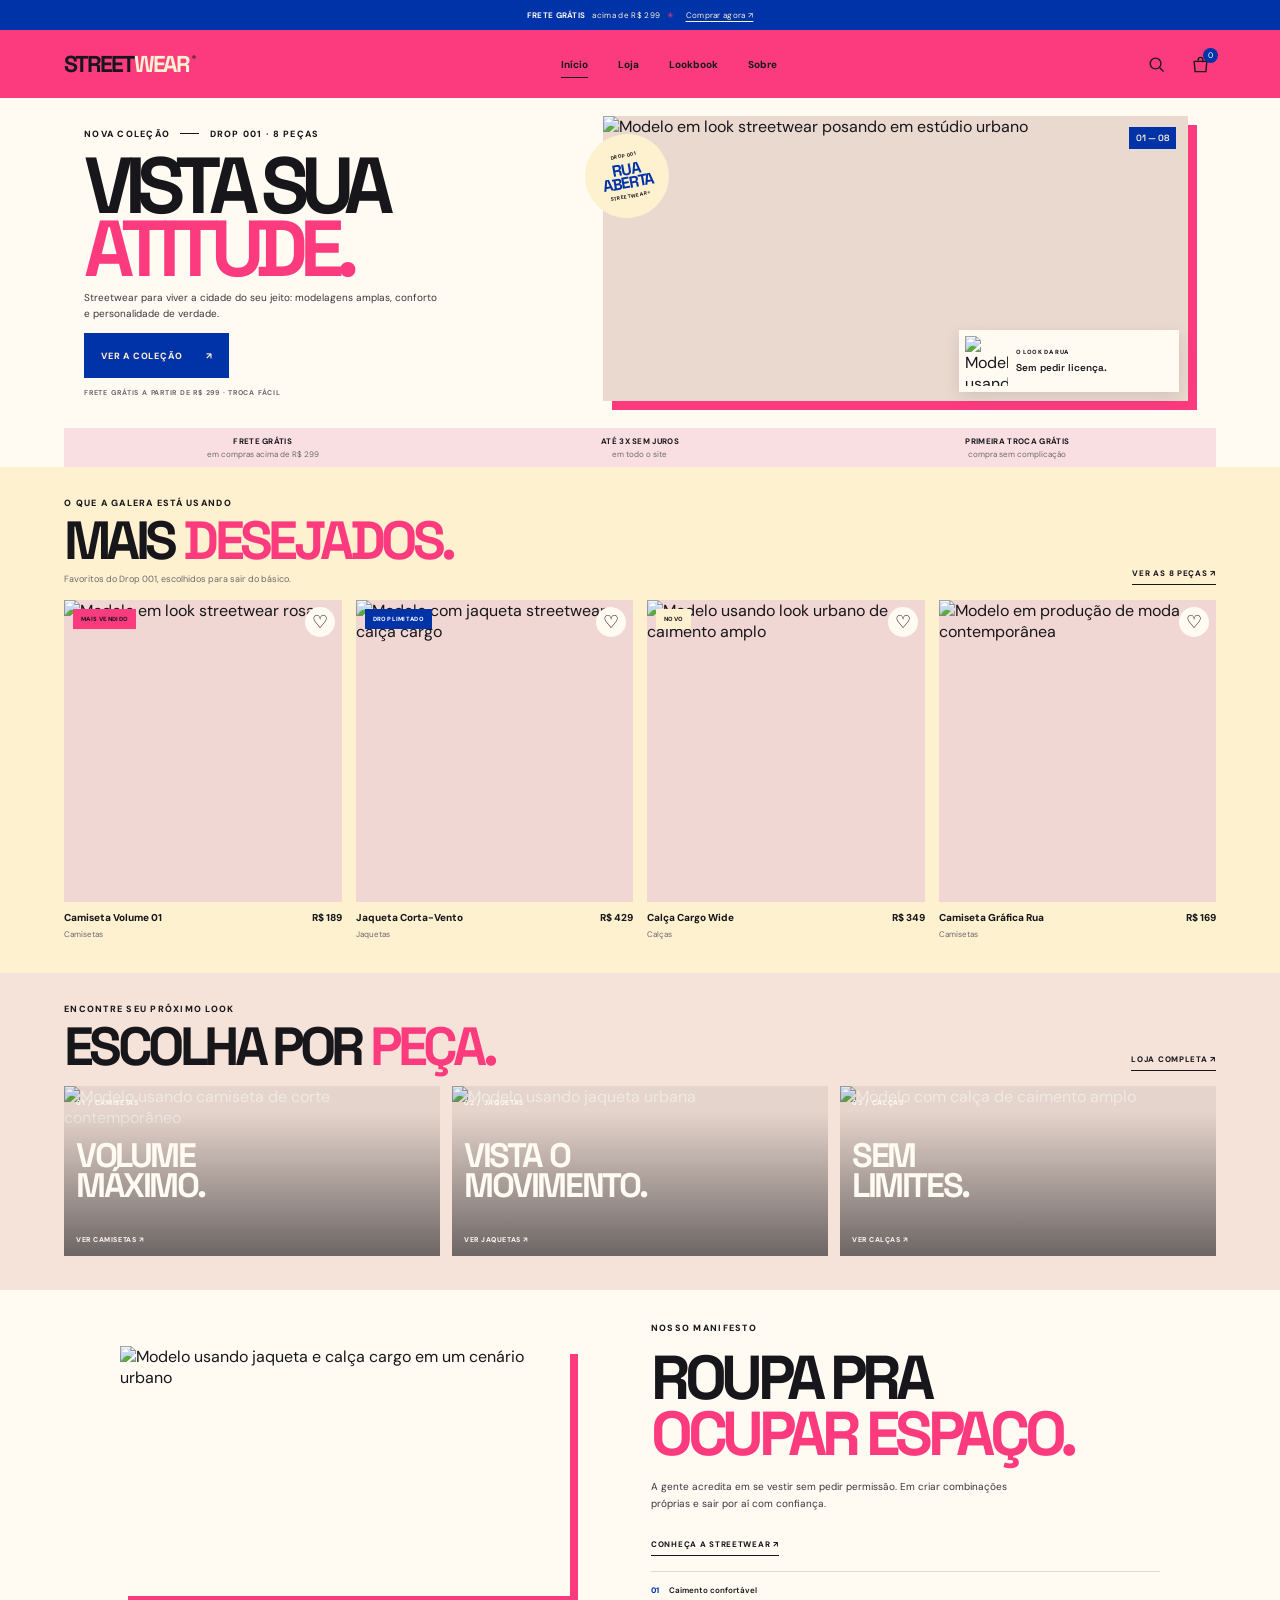
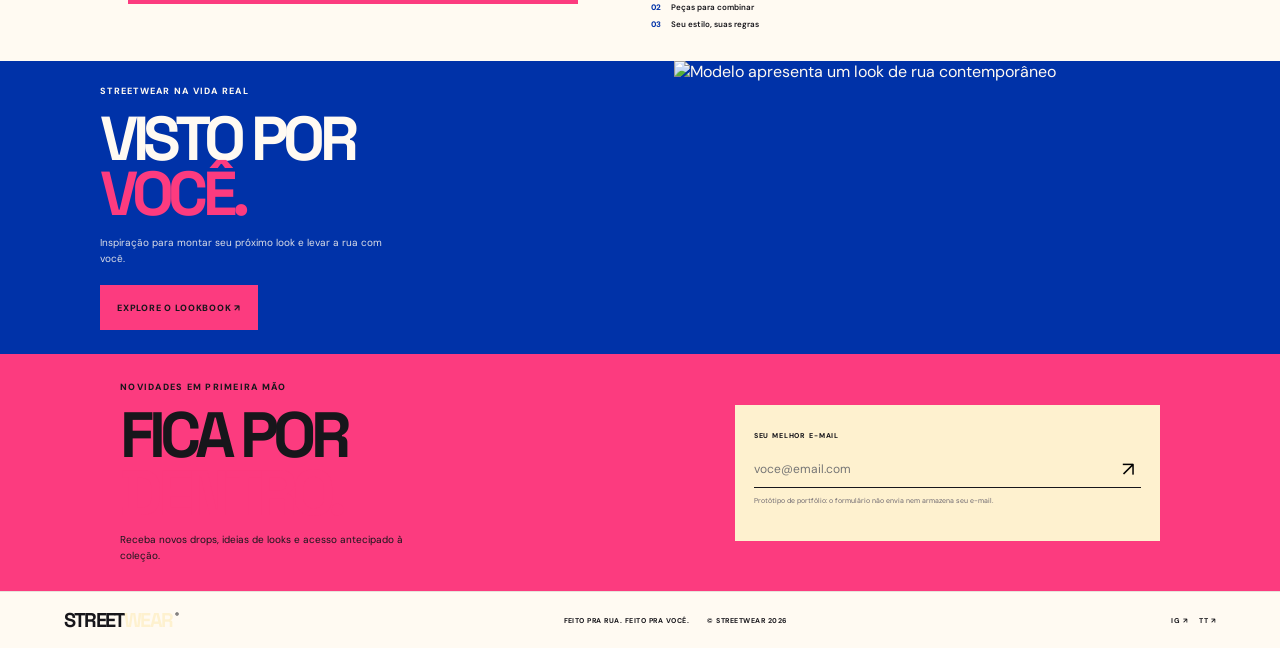
==== index.html @ 204656d8 "Add files via upload" ====
<!doctype html>
<html lang="pt-BR">
<head>
  <meta charset="utf-8"><meta name="viewport" content="width=device-width,initial-scale=1">
  <meta name="theme-color" content="#FC3B7F"><meta name="description" content="STREETWEAR — vista a sua atitude. Moda urbana feita para ocupar espaço.">
  <title>STREETWEAR — Vista sua atitude</title>
  <link rel="preconnect" href="https://fonts.googleapis.com"><link rel="preconnect" href="https://fonts.gstatic.com" crossorigin>
  <link href="https://fonts.googleapis.com/css2?family=DM+Sans:wght@400;500;600;700;800&family=Space+Grotesk:wght@400;500;600;700&display=swap" rel="stylesheet">
  <link rel="stylesheet" href="site.css"><script defer src="fallback.js"></script><script type="module" src="js/main.js"></script>
</head>
<body data-page="home">
  <div data-site-header></div>
  <main>
    <section class="hero-home">
      <div class="hero-home-copy reveal"><p class="eyebrow">NOVA COLEÇÃO <span></span> DROP 001 · 8 PEÇAS</p><h1>VISTA SUA<br><em>ATITUDE.</em></h1><p class="hero-lede">Streetwear para viver a cidade do seu jeito: modelagens amplas, conforto e personalidade de verdade.</p><a class="button button-blue" href="loja.html">VER A COLEÇÃO <span>↗</span></a><p class="hero-caption">FRETE GRÁTIS A PARTIR DE R$ 299 · TROCA FÁCIL</p></div>
      <div class="hero-home-visual reveal"><img class="hero-main-image" src="https://images.unsplash.com/photo-1529139574466-a303027c1d8b?auto=format&fit=crop&w=1300&q=90" alt="Modelo em look streetwear posando em estúdio urbano"><div class="hero-disc"><small>DROP 001</small><strong>RUA<br>ABERTA</strong><small>STREETWEAR®</small></div><div class="hero-mini-card"><img src="https://images.unsplash.com/photo-1677052088400-9d88145befc4?auto=format&fit=crop&w=400&q=85" alt="Modelo usando jaqueta streetwear" loading="lazy"><div><small>O LOOK DA RUA</small><strong>Sem pedir licença.</strong></div></div><span class="hero-index">01 — 08</span></div>
    </section>
    <section class="service-strip" aria-label="Benefícios da loja"><div><strong>FRETE GRÁTIS</strong><span>em compras acima de R$ 299</span></div><div><strong>ATÉ 3X SEM JUROS</strong><span>em todo o site</span></div><div><strong>PRIMEIRA TROCA GRÁTIS</strong><span>compra sem complicação</span></div></section>
    <section class="section section-cream" aria-labelledby="featured-title"><div class="section-heading reveal"><div><p class="eyebrow">O QUE A GALERA ESTÁ USANDO</p><h2 id="featured-title">MAIS <em>DESEJADOS.</em></h2><p class="section-subtitle">Favoritos do Drop 001, escolhidos para sair do básico.</p></div><a class="text-link" href="loja.html">VER AS 8 PEÇAS ↗</a></div><div class="product-grid" data-product-grid="featured"></div></section>
    <section class="category-section"><div class="section-heading reveal"><div><p class="eyebrow">ENCONTRE SEU PRÓXIMO LOOK</p><h2>ESCOLHA POR <em>PEÇA.</em></h2></div><a class="text-link" href="loja.html">LOJA COMPLETA ↗</a></div><div class="home-categories"><a href="loja.html?categoria=camisetas" class="category-tile category-one"><img src="https://images.unsplash.com/photo-1539109136881-3be0616acf4b?auto=format&fit=crop&w=800&q=85" alt="Modelo usando camiseta de corte contemporâneo" loading="lazy"><span>01 / CAMISETAS</span><strong>VOLUME<br>MÁXIMO.</strong><i>VER CAMISETAS ↗</i></a><a href="loja.html?categoria=jaquetas" class="category-tile category-two"><img src="https://images.unsplash.com/photo-1677052088400-9d88145befc4?auto=format&fit=crop&w=800&q=85" alt="Modelo usando jaqueta urbana" loading="lazy"><span>02 / JAQUETAS</span><strong>VISTA O<br>MOVIMENTO.</strong><i>VER JAQUETAS ↗</i></a><a href="loja.html?categoria=calcas" class="category-tile category-three"><img src="https://images.unsplash.com/photo-1515886657613-9f3515b0c78f?auto=format&fit=crop&w=800&q=85" alt="Modelo com calça de caimento amplo" loading="lazy"><span>03 / CALÇAS</span><strong>SEM<br>LIMITES.</strong><i>VER CALÇAS ↗</i></a></div></section>
    <section class="home-editorial"><div class="editorial-image reveal"><img src="https://images.unsplash.com/photo-1677052088400-9d88145befc4?auto=format&fit=crop&w=1100&q=90" alt="Modelo usando jaqueta e calça cargo em um cenário urbano" loading="lazy"></div><div class="editorial-copy reveal"><p class="eyebrow">NOSSO MANIFESTO</p><h2>ROUPA PRA<br><em>OCUPAR ESPAÇO.</em></h2><p>A gente acredita em se vestir sem pedir permissão. Em criar combinações próprias e sair por aí com confiança.</p><a href="sobre.html" class="text-link">CONHEÇA A STREETWEAR ↗</a><div class="editorial-facts"><span>01 <b>Caimento confortável</b></span><span>02 <b>Peças para combinar</b></span><span>03 <b>Seu estilo, suas regras</b></span></div></div></section>
    <section class="lookbook-teaser"><div><p class="eyebrow">STREETWEAR NA VIDA REAL</p><h2>VISTO POR<br><em>VOCÊ.</em></h2><p>Inspiração para montar seu próximo look e levar a rua com você.</p><a class="button button-pink" href="lookbook.html">EXPLORE O LOOKBOOK ↗</a></div><img src="https://images.unsplash.com/photo-1515886657613-9f3515b0c78f?auto=format&fit=crop&w=1000&q=90" alt="Modelo apresenta um look de rua contemporâneo" loading="lazy"></section>
    <section class="newsletter"><div><p class="eyebrow">NOVIDADES EM PRIMEIRA MÃO</p><h2>FICA POR<br><em>DENTRO.</em></h2><p>Receba novos drops, ideias de looks e acesso antecipado à coleção.</p></div><form class="newsletter-form"><label for="email">SEU MELHOR E-MAIL</label><div><input type="email" id="email" name="email" placeholder="voce@email.com" required><button aria-label="Inscrever-se">↗</button></div><small>Protótipo de portfólio: o formulário não envia nem armazena seu e-mail.</small><p class="form-message" role="status"></p></form></section>
  </main>
  <div data-site-footer></div>
</body></html>
---- site.css ----
:root {
  --pink: #FC3B7F;
  --cream: #FEF1CF;
  --blue: #0032A8;
  --ink: #17161B;
  --paper: #FFFAF2;
  --muted: #6D6870;
  --display: "Space Grotesk", sans-serif;
  --body: "DM Sans", sans-serif;
  --content: 1240px;
}

* { box-sizing: border-box; }
html { scroll-behavior: smooth; }
body { margin: 0; overflow-x: hidden; background: var(--paper); color: var(--ink); font-family: var(--body); }
img { display: block; max-width: 100%; }
a { color: inherit; text-decoration: none; }
button, input, select { font: inherit; }
a:focus-visible, button:focus-visible, input:focus-visible, select:focus-visible { outline: 2px solid var(--blue); outline-offset: 3px; }
.eyebrow { margin: 0 0 14px; font-size: 9px; font-weight: 800; letter-spacing: .14em; }
.eyebrow span { display: inline-block; width: 19px; height: 1px; margin: 0 7px 3px; background: currentColor; }
.button { display: inline-flex; min-height: 45px; align-items: center; justify-content: space-between; gap: 23px; padding: 0 17px; font-size: 9px; font-weight: 800; letter-spacing: .09em; transition: transform .2s, box-shadow .2s; }
.button:hover { transform: translateY(-2px); box-shadow: 4px 4px 0 #17161b24; }
.button-blue { background: var(--blue); color: var(--cream); }
.button-pink { background: var(--pink); color: var(--ink); }
.text-link { padding-bottom: 6px; border-bottom: 1px solid currentColor; font-size: 8px; font-weight: 800; letter-spacing: .09em; white-space: nowrap; }
.text-link:hover { color: var(--blue); }

/* Shared store navigation */
.site-announcement { display: flex; min-height: 30px; align-items: center; justify-content: center; gap: 7px; padding: 5px 12px; background: var(--blue); color: var(--cream); text-align: center; font-size: 8px; letter-spacing: .04em; }
.site-announcement strong { color: var(--paper); }
.site-announcement span { color: var(--pink); }
.site-announcement a { margin-left: 4px; text-decoration: underline; text-underline-offset: 3px; }
.site-header { position: relative; z-index: 10; display: flex; height: 68px; align-items: center; justify-content: space-between; padding: 0 max(5%, calc((100vw - var(--content))/2)); background: var(--pink); }
.wordmark { font: 700 23px/1 var(--display); letter-spacing: -.09em; white-space: nowrap; }
.wordmark span { color: var(--cream); }
.wordmark sup { margin-left: 3px; font: 700 8px var(--body); vertical-align: top; letter-spacing: 0; }
.site-nav { display: flex; align-items: center; gap: 30px; }
.site-nav a { position: relative; font-size: 10px; font-weight: 700; }
.site-nav a::after { position: absolute; right: 0; bottom: -7px; left: 0; height: 1px; background: var(--ink); content: ""; transform: scaleX(0); transform-origin: left; transition: transform .2s; }
.site-nav a:hover::after, .site-nav a[aria-current="page"]::after { transform: scaleX(1); }
.header-actions { display: flex; align-items: center; gap: 13px; }
.icon-button, .menu-toggle { display: inline-flex; align-items: center; justify-content: center; padding: 6px; border: 0; background: transparent; color: var(--ink); cursor: pointer; }
.icon-button svg { width: 19px; height: 19px; fill: none; stroke: currentColor; stroke-width: 1.7; }
.bag-link { position: relative; }
.bag-count { position: absolute; top: -1px; right: -2px; display: grid; width: 15px; height: 15px; place-items: center; border-radius: 50%; background: var(--blue); color: white; font-size: 8px; }
.menu-toggle { display: none; flex-direction: column; gap: 5px; width: 34px; height: 34px; }
.menu-toggle span { width: 20px; height: 1px; background: var(--ink); }

/* Home: product content appears before the longer brand stories */
.hero-home { display: grid; width: min(100%, var(--content)); min-height: 330px; grid-template-columns: .9fr 1.1fr; align-items: center; gap: 3%; margin: 0 auto; padding: 18px 5% 19px; }
.hero-home-copy { position: relative; z-index: 2; padding: 10px 0; }
.hero-home h1 { margin: 11px 0 10px; font: 700 clamp(51px, 6.2vw, 80px)/.8 var(--display); letter-spacing: -.105em; }
.hero-home h1 em, .page-intro h1 em, .lookbook-intro h1 em, .about-hero h1 em { color: var(--pink); font-style: normal; }
.hero-lede { max-width: 355px; margin: 0 0 12px; color: #39363d; font-size: 10px; line-height: 1.55; }
.hero-caption { margin: 10px 0 0; color: var(--muted); font-size: 7px; font-weight: 700; letter-spacing: .11em; }
.hero-home-visual { position: relative; height: 285px; margin: 0 8px 8px 0; background: #ead9cf; box-shadow: 9px 9px 0 var(--pink); }
.hero-main-image { width: 100%; height: 100%; object-fit: cover; object-position: center 37%; }
.hero-disc { position: absolute; top: 18px; left: -18px; display: flex; width: 84px; height: 84px; flex-direction: column; align-items: center; justify-content: center; border-radius: 50%; background: var(--cream); text-align: center; transform: rotate(-10deg); }
.hero-disc small { font-size: 5px; font-weight: 800; letter-spacing: .09em; }
.hero-disc strong { margin: 4px 0; color: var(--blue); font: 700 16px/.82 var(--display); letter-spacing: -.08em; }
.hero-mini-card { position: absolute; right: 9px; bottom: 9px; display: flex; width: min(220px, 70%); min-height: 62px; align-items: center; gap: 8px; padding: 6px; background: var(--paper); box-shadow: 0 5px 16px #17161b1c; }
.hero-mini-card img { width: 43px; height: 50px; object-fit: cover; }
.hero-mini-card div { display: grid; gap: 5px; }
.hero-mini-card small { font-size: 6px; font-weight: 800; letter-spacing: .1em; }
.hero-mini-card strong { font: 600 10px var(--display); }
.hero-index { position: absolute; top: 11px; right: 12px; padding: 5px 7px; background: var(--blue); color: var(--cream); font: 600 9px var(--display); }
.service-strip { display: grid; width: min(100% - 10%, var(--content)); grid-template-columns: repeat(3, 1fr); gap: 10px; margin: 0 auto; padding: 8px 15px; background: #f9dfe2; }
.service-strip div { display: grid; justify-items: center; gap: 3px; text-align: center; }
.service-strip strong { font-size: 8px; letter-spacing: .04em; }
.service-strip span { color: var(--muted); font-size: 8px; }
.section { padding: 30px max(5%, calc((100vw - var(--content))/2)) 34px; }
.section-cream { background: var(--cream); }
.section-heading { display: flex; align-items: end; justify-content: space-between; gap: 15px; margin-bottom: 15px; }
.section-heading .eyebrow { margin-bottom: 8px; }
.section-heading h2, .editorial-copy h2, .lookbook-teaser h2, .newsletter h2, .lookbook-cta h2 { margin: 0; font: 700 clamp(34px, 4.2vw, 54px)/.9 var(--display); letter-spacing: -.085em; }
.section-heading h2 em, .editorial-copy h2 em, .lookbook-teaser h2 em, .newsletter h2 em, .lookbook-cta h2 em { color: var(--pink); font-style: normal; }
.section-subtitle { margin: 8px 0 0; color: var(--muted); font-size: 9px; }
.product-grid { display: grid; grid-template-columns: repeat(4, minmax(0, 1fr)); gap: 16px 14px; }
.product-card { min-width: 0; }
.product-image { position: relative; overflow: hidden; aspect-ratio: 4/4.35; background: #f1d7d3; }
.product-image img { width: 100%; height: 100%; object-fit: cover; transition: transform .4s; }
.product-card:hover .product-image img { transform: scale(1.035); }
.product-tag { position: absolute; top: 9px; left: 9px; padding: 6px 8px; background: var(--pink); font-size: 6px; font-weight: 800; letter-spacing: .06em; }
.product-tag.blue { background: var(--blue); color: white; }
.product-tag.cream { background: var(--cream); }
.favorite-button { position: absolute; top: 7px; right: 7px; width: 30px; height: 30px; border: 0; border-radius: 50%; background: var(--paper); font-size: 18px; cursor: pointer; }
.favorite-button.is-favorite { color: var(--pink); }
.quick-add { position: absolute; right: 8px; bottom: 8px; left: 8px; display: flex; min-height: 35px; align-items: center; justify-content: space-between; padding: 0 10px; border: 0; background: var(--cream); font-size: 7px; font-weight: 800; letter-spacing: .06em; cursor: pointer; opacity: 0; transform: translateY(7px); transition: .2s; }
.product-card:hover .quick-add, .quick-add:focus-visible { opacity: 1; transform: none; }
.product-info { display: flex; justify-content: space-between; gap: 8px; padding-top: 9px; }
.product-info h3 { margin: 0 0 4px; font-size: 10px; font-weight: 800; line-height: 1.35; }
.product-info p { margin: 0; color: var(--muted); font-size: 8px; }
.product-price { font-size: 10px; font-weight: 800; white-space: nowrap; }

/* Editorial and discovery blocks */
.category-section { padding: 30px max(5%, calc((100vw - var(--content))/2)) 34px; background: #f5e3d9; }
.home-categories { display: grid; grid-template-columns: repeat(3, minmax(0, 1fr)); gap: 12px; }
.category-tile { position: relative; display: flex; min-height: 170px; flex-direction: column; justify-content: space-between; overflow: hidden; padding: 12px; color: var(--paper); isolation: isolate; }
.category-tile img { position: absolute; z-index: -2; inset: 0; width: 100%; height: 100%; object-fit: cover; transition: transform .4s; }
.category-tile::after { position: absolute; z-index: -1; inset: 0; background: linear-gradient(180deg, #17161b12 15%, #17161b9c 100%); content: ""; }
.category-tile:hover img { transform: scale(1.04); }
.category-tile span { font-size: 7px; font-weight: 800; letter-spacing: .1em; }
.category-tile strong { font: 700 clamp(22px, 3vw, 34px)/.88 var(--display); letter-spacing: -.07em; }
.category-tile i { align-self: flex-start; font: 700 7px var(--body); letter-spacing: .08em; }
.home-editorial { display: grid; grid-template-columns: .9fr 1fr; align-items: center; gap: 7%; padding: 32px max(8%, calc((100vw - 1040px)/2)); }
.editorial-image { height: 250px; margin: 0 8px 8px 0; box-shadow: 8px 8px 0 var(--pink); }
.editorial-image img { width: 100%; height: 100%; object-fit: cover; object-position: center 38%; }
.editorial-copy h2 { margin: 16px 0; font-size: clamp(42px, 5vw, 62px); }
.editorial-copy > p:not(.eyebrow) { max-width: 360px; margin: 0 0 18px; color: #39363d; font-size: 10px; line-height: 1.75; }
.editorial-facts { display: grid; gap: 7px; margin-top: 19px; padding-top: 13px; border-top: 1px solid #17161b24; }
.editorial-facts span { display: flex; gap: 10px; color: var(--blue); font-size: 8px; font-weight: 800; }
.editorial-facts b { color: var(--ink); font-weight: 600; }
.lookbook-teaser { display: grid; min-height: 220px; grid-template-columns: 1fr .9fr; align-items: stretch; background: var(--blue); color: var(--paper); }
.lookbook-teaser > div { align-self: center; padding: 24px max(8%, calc((100vw - 1080px)/2)); }
.lookbook-teaser h2 { margin: 0 0 13px; font-size: clamp(42px, 5vw, 62px); }
.lookbook-teaser h2 em { color: var(--pink); }
.lookbook-teaser > div > p:not(.eyebrow) { max-width: 290px; margin: 0 0 18px; color: #fffaf1dd; font-size: 10px; line-height: 1.6; }
.lookbook-teaser > img { width: 100%; height: 100%; min-height: 220px; max-height: 300px; object-fit: cover; object-position: center 32%; }
.newsletter { display: grid; grid-template-columns: 1fr .8fr; align-items: center; gap: 8%; padding: 27px max(8%, calc((100vw - 1040px)/2)); background: var(--pink); }
.newsletter h2 { margin: 10px 0; font-size: clamp(48px, 5vw, 65px); }
.newsletter > div > p:last-child { max-width: 300px; margin: 0; font-size: 10px; line-height: 1.6; }
.newsletter-form { padding: 17px 19px; background: var(--cream); }
.newsletter-form label { font-size: 7px; font-weight: 800; letter-spacing: .12em; }
.newsletter-form > div { display: flex; margin-top: 8px; border-bottom: 1px solid var(--ink); }
.newsletter-form input { min-width: 0; flex: 1; padding: 10px 0; border: 0; outline: 0; background: transparent; font-size: 12px; }
.newsletter-form button { border: 0; background: transparent; font-size: 20px; cursor: pointer; }
.newsletter-form small { display: block; margin-top: 8px; color: var(--muted); font-size: 7px; line-height: 1.5; }
.form-message { min-height: 12px; margin: 5px 0 0; color: var(--blue); font-size: 9px; font-weight: 800; }
.site-footer { display: flex; align-items: center; justify-content: space-between; gap: 18px; padding: 18px max(5%, calc((100vw - var(--content))/2)); border-top: 1px solid #17161b1a; background: var(--paper); }
.site-footer .wordmark { font-size: 20px; }
.footer-note, .social-links { display: flex; gap: 18px; font-size: 7px; font-weight: 700; letter-spacing: .07em; }
.social-links { gap: 11px; }

/* Catalog and product detail */
.page-intro { padding: 35px 7%; background: var(--pink); }
.page-intro-catalog { display: grid; min-height: 295px; grid-template-columns: 1fr .78fr; align-items: center; gap: 6%; padding: 32px max(6%, calc((100vw - var(--content))/2)); }
.page-intro h1 { margin: 15px 0; font: 700 clamp(55px, 7vw, 85px)/.82 var(--display); letter-spacing: -.1em; }
.page-intro-catalog > div > p:last-of-type { max-width: 350px; font-size: 11px; line-height: 1.6; }
.page-intro-catalog > img { width: 100%; height: 230px; object-fit: cover; object-position: center 35%; box-shadow: 8px 8px 0 var(--cream); }
.catalog-perks { display: flex; flex-wrap: wrap; gap: 6px; margin-top: 15px; }
.catalog-perks span { padding: 6px 8px; background: var(--cream); font-size: 6px; font-weight: 800; letter-spacing: .06em; }
.catalog-content { padding: 22px max(5%, calc((100vw - var(--content))/2)) 55px; background: var(--cream); }
.catalog-toolbar { display: flex; align-items: center; justify-content: space-between; gap: 14px; margin-bottom: 18px; padding-bottom: 13px; border-bottom: 1px solid #17161b24; }
.catalog-toolbar > p { margin: 0; font-size: 8px; font-weight: 800; letter-spacing: .1em; }
.catalog-controls { display: flex; gap: 17px; }
.catalog-controls label { display: flex; align-items: center; gap: 6px; font-size: 7px; font-weight: 800; letter-spacing: .08em; }
.catalog-controls select { max-width: 145px; padding: 6px 18px 6px 3px; border: 0; background: transparent; color: var(--ink); font-size: 9px; }
.catalog-grid { grid-template-columns: repeat(4, minmax(0, 1fr)); }
.empty-state { padding: 40px 0; text-align: center; font-size: 12px; }
.catalog-after { display: flex; max-width: var(--content); align-items: center; gap: 12px; margin: 0 auto 35px; padding: 15px 5%; background: #f8dfe2; }
.catalog-after > span { color: var(--pink); font-size: 23px; }
.catalog-after > div { flex: 1; }
.catalog-after strong { font-size: 8px; letter-spacing: .08em; }
.catalog-after p { margin: 4px 0 0; color: var(--muted); font-size: 8px; }
.product-page { min-height: 60vh; padding: 38px 7% 0; background: var(--cream); }
.product-detail { display: grid; max-width: 1060px; grid-template-columns: 1fr .9fr; align-items: start; gap: 7%; margin: 0 auto; }
.product-detail-image { width: 100%; max-height: 570px; aspect-ratio: 4/4.8; object-fit: cover; }
.product-detail-copy { padding: 8px 0; }
.product-detail-copy .eyebrow { color: var(--blue); }
.product-detail-copy h1 { margin: 16px 0; font: 700 clamp(39px, 4.5vw, 58px)/.9 var(--display); letter-spacing: -.09em; }
.detail-price { font-size: 17px; font-weight: 800; }
.detail-description { max-width: 430px; margin: 18px 0 21px; font-size: 11px; line-height: 1.8; }
.detail-options { display: flex; gap: 7px; margin: 11px 0 18px; }
.size-option { width: 39px; height: 39px; border: 1px solid #17161b55; background: transparent; font-size: 9px; font-weight: 700; cursor: pointer; }
.size-option[aria-pressed="true"] { border-color: var(--blue); background: var(--blue); color: var(--cream); }
.detail-add { width: 100%; border: 0; cursor: pointer; }
.detail-note { margin-top: 12px; color: var(--muted); font-size: 8px; }
.product-detail-extra { margin-top: 19px; border-top: 1px solid #17161b24; }
.product-detail-extra p { display: grid; grid-template-columns: 90px 1fr; gap: 8px; margin: 0; padding: 10px 0; border-bottom: 1px solid #17161b24; font-size: 8px; line-height: 1.5; }
.product-detail-extra strong { font-size: 7px; letter-spacing: .07em; }
.related-products { padding: 43px max(5%, calc((100vw - var(--content))/2)) 55px; }
.related-products .section-heading { margin-bottom: 17px; }
.related-products .section-heading h2 { margin: 0; font: 700 clamp(29px, 3.5vw, 42px)/.9 var(--display); letter-spacing: -.08em; }
.related-products .section-heading h2 em { color: var(--pink); font-style: normal; }
.related-grid { max-width: 900px; grid-template-columns: repeat(3, minmax(0, 1fr)); }
.not-found { padding: 60px 20px; text-align: center; }
.not-found h1 { font: 700 48px var(--display); }

/* Lookbook and brand story */
.lookbook-intro { padding: 34px 7% 27px; background: var(--pink); }
.lookbook-intro h1 { margin: 13px 0; font: 700 clamp(56px, 7vw, 82px)/.84 var(--display); letter-spacing: -.1em; }
.lookbook-intro > p:last-child { max-width: 430px; font-size: 10px; line-height: 1.65; }
.lookbook-grid { display: grid; grid-template-columns: 1.1fr .9fr; grid-template-rows: 300px 300px; gap: 12px; padding: 24px 6% 45px; }
.lookbook-item { position: relative; overflow: hidden; margin: 0; background: var(--blue); }
.lookbook-item img { width: 100%; height: 100%; object-fit: cover; transition: transform .4s; }
.lookbook-item:hover img { transform: scale(1.03); }
.lookbook-tall { grid-row: span 2; }
.lookbook-wide { grid-column: 1/-1; }
.lookbook-item figcaption { position: absolute; right: 0; bottom: 0; left: 0; display: grid; gap: 6px; padding: 35px 15px 14px; background: linear-gradient(transparent, #17161bbd); color: var(--paper); }
.lookbook-item figcaption span { font-size: 7px; font-weight: 800; letter-spacing: .12em; }
.lookbook-item figcaption b { font: 700 18px var(--display); letter-spacing: -.03em; }
.lookbook-cta { padding: 37px 6%; background: #f8dfe2; text-align: center; }
.lookbook-cta h2 { margin-bottom: 22px; }
.about-hero { display: grid; grid-template-columns: 1fr .8fr; align-items: center; gap: 7%; padding: 42px 8% 50px; background: var(--pink); }
.about-hero h1 { margin: 17px 0; font: 700 clamp(58px, 7vw, 88px)/.82 var(--display); letter-spacing: -.1em; }
.about-hero > div > p:last-child { max-width: 355px; font-size: 11px; line-height: 1.75; }
.about-hero img { width: 100%; height: 340px; object-fit: cover; object-position: center 30%; box-shadow: 8px 8px 0 var(--cream); }
.about-statement { padding: 50px 12%; background: var(--cream); text-align: center; }
.about-statement h2 { margin: 17px 0; font: 700 clamp(42px, 5.5vw, 66px)/.9 var(--display); letter-spacing: -.08em; }
.about-statement h2 em { color: var(--pink); font-style: normal; }
.about-statement > p:not(.eyebrow) { max-width: 650px; margin: 12px auto; font-size: 10px; line-height: 1.85; }
.about-statement .text-link { display: inline-block; margin-top: 11px; }
.about-values { display: grid; grid-template-columns: repeat(3, 1fr); gap: 1px; background: #17161b24; }
.about-values article { min-height: 138px; padding: 20px 9%; background: var(--paper); }
.about-values span { color: var(--blue); font: 700 10px var(--display); }
.about-values h3 { margin: 9px 0 5px; font: 700 16px var(--display); }
.about-values p { margin: 0; color: var(--muted); font-size: 9px; line-height: 1.5; }
.about-image { position: relative; height: 340px; }
.about-image img { width: 100%; height: 100%; object-fit: cover; object-position: center 35%; }
.about-image p { position: absolute; bottom: 18px; left: 6%; margin: 0; color: white; font: 700 clamp(25px, 4vw, 43px) var(--display); letter-spacing: -.06em; text-shadow: 0 2px 12px #0008; }

/* Cart drawer and small interaction states */
.cart-backdrop { position: fixed; z-index: 19; inset: 0; background: #17161b70; opacity: 0; pointer-events: none; transition: opacity .2s; }
.cart-backdrop.is-open { opacity: 1; pointer-events: auto; }
.cart-drawer { position: fixed; z-index: 20; top: 0; right: 0; display: flex; width: min(420px, 100%); height: 100dvh; flex-direction: column; padding: 20px; background: var(--cream); transform: translateX(102%); visibility: hidden; pointer-events: none; transition: transform .25s, visibility 0s linear .25s; }
.cart-drawer.is-open { transform: none; visibility: visible; pointer-events: auto; transition: transform .25s, visibility 0s; }
.cart-drawer-head { display: flex; align-items: center; justify-content: space-between; padding-bottom: 12px; border-bottom: 1px solid #17161b24; }
.cart-drawer-head h2 { margin: 0; font: 700 22px var(--display); }
.cart-close { border: 0; background: transparent; font-size: 24px; cursor: pointer; }
.cart-items { flex: 1; overflow: auto; }
.cart-line { display: grid; grid-template-columns: 60px 1fr auto; align-items: center; gap: 10px; padding: 12px 0; border-bottom: 1px solid #17161b24; }
.cart-line img { width: 60px; height: 70px; object-fit: cover; }
.cart-line h3 { margin: 0 0 4px; font-size: 10px; }
.cart-line p { margin: 0; font-size: 9px; }
.quantity-controls { display: flex; align-items: center; gap: 7px; margin-top: 7px; font-size: 9px; }
.quantity-controls button, .remove-line { min-width: 24px; height: 24px; border: 1px solid #17161b44; background: transparent; cursor: pointer; }
.cart-total { display: flex; justify-content: space-between; padding-top: 13px; border-top: 1px solid #17161b24; font-size: 12px; font-weight: 800; }
.cart-message, .empty-cart { color: var(--muted); font-size: 9px; }
.toast { position: fixed; z-index: 30; bottom: 17px; left: 50%; max-width: calc(100% - 28px); padding: 12px 17px; background: var(--blue); color: var(--cream); font-size: 9px; font-weight: 700; text-align: center; opacity: 0; pointer-events: none; transform: translate(-50%, 14px); transition: .2s; }
.toast.is-visible { opacity: 1; transform: translate(-50%, 0); }
.reveal { opacity: 0; transform: translateY(16px); transition: opacity .55s ease, transform .55s ease; }
.reveal.is-visible { opacity: 1; transform: none; }
body.cart-open { overflow: hidden; }

@media (max-width: 980px) {
  .hero-home { min-height: 320px; gap: 3%; }
  .hero-home-visual { height: 270px; }
  .product-grid, .catalog-grid { grid-template-columns: repeat(3, minmax(0, 1fr)); }
  .category-tile { min-height: 220px; }
  .home-editorial { padding-right: 7%; padding-left: 7%; }
}
@media (max-width: 760px) {
  .site-header { height: 64px; padding: 0 5%; }
  .menu-toggle { display: flex; }
  .site-header > .wordmark { position: absolute; left: 50%; font-size: 20px; transform: translateX(-50%); }
  .site-nav { position: absolute; top: 64px; right: 0; left: 0; display: none; align-items: flex-start; flex-direction: column; gap: 17px; padding: 20px 6%; border-bottom: 1px solid #17161b22; background: var(--pink); }
  .site-nav.is-open { display: flex; }
  .site-nav a { font-size: 12px; }
  .hero-home { min-height: 0; grid-template-columns: 1fr; gap: 13px; padding: 21px 7% 23px; }
  .hero-home-copy { padding: 0; }
  .hero-home h1 { font-size: clamp(68px, 14vw, 100px); }
  .hero-home-visual { width: 92%; height: clamp(260px, 51vw, 330px); margin: 0 0 8px 4%; }
  .hero-caption { margin-top: 13px; }
  .service-strip { width: 90%; }
  .section { padding: 30px 5%; }
  .product-grid, .catalog-grid { grid-template-columns: repeat(2, minmax(0, 1fr)); gap: 20px 11px; }
  .quick-add { min-height: 32px; font-size: 6px; opacity: 1; transform: none; }
  .category-section { padding: 30px 5%; }
  .home-categories { gap: 9px; }
  .category-tile { min-height: 205px; padding: 11px; }
  .category-tile strong { font-size: clamp(18px, 3.3vw, 27px); }
  .home-editorial { gap: 19px; padding: 30px 8%; }
  .editorial-image { height: 230px; }
  .lookbook-teaser { min-height: 275px; }
  .lookbook-teaser > div { padding: 30px 8%; }
  .lookbook-teaser > img { min-height: 275px; }
  .newsletter { padding: 34px 7%; }
  .page-intro-catalog { min-height: 250px; padding: 28px 6%; }
  .page-intro-catalog > img { height: 200px; }
  .catalog-content { padding: 19px 5% 45px; }
  .catalog-grid { grid-template-columns: repeat(2, minmax(0, 1fr)); }
  .catalog-after { margin-right: 5%; margin-left: 5%; }
  .product-page { padding: 30px 6% 0; }
  .product-detail { gap: 24px; }
  .product-detail-image { max-height: 490px; }
  .related-products { padding: 36px 5%; }
  .lookbook-grid { grid-template-rows: 270px 250px; }
  .about-hero { padding: 34px 7%; }
  .about-hero img { height: 290px; }
}
@media (max-width: 560px) {
  .site-announcement { flex-wrap: wrap; min-height: 30px; gap: 4px; font-size: 7px; }
  .site-header { padding: 0 4%; }
  .site-header > .wordmark { font-size: 18px; }
  .header-actions { gap: 4px; }
  .icon-button { padding: 5px; }
  .icon-button svg { width: 18px; height: 18px; }
  .hero-home { gap: 11px; padding: 18px 6% 20px; }
  .hero-home h1 { margin: 17px 0 13px; font-size: clamp(62px, 18vw, 84px); }
  .hero-lede { max-width: 320px; font-size: 10px; }
  .hero-caption { max-width: 280px; font-size: 6px; line-height: 1.6; }
  .hero-home-visual { width: 94%; height: clamp(220px, 68vw, 280px); }
  .hero-disc { top: 16px; left: -13px; width: 82px; height: 82px; }
  .hero-disc strong { font-size: 15px; }
  .hero-mini-card { right: 7px; bottom: 7px; width: min(210px, 76%); min-height: 60px; }
  .hero-mini-card img { width: 43px; height: 48px; }
  .hero-mini-card strong { font-size: 10px; }
  .service-strip { width: 92%; gap: 4px; padding: 10px 6px; }
  .service-strip strong, .service-strip span { font-size: 6px; }
  .section { padding: 25px 5%; }
  .section-heading { align-items: end; gap: 8px; }
  .section-heading h2 { font-size: clamp(30px, 8vw, 40px); }
  .section-subtitle { max-width: 240px; font-size: 8px; line-height: 1.5; }
  .section-heading .text-link { font-size: 6px; }
  .product-grid, .catalog-grid { gap: 18px 9px; }
  .product-info { display: grid; grid-template-columns: 1fr; gap: 3px; padding-top: 7px; }
  .product-info h3, .product-price { font-size: 9px; }
  .product-info p { font-size: 7px; }
  .product-tag { top: 6px; left: 6px; padding: 5px 6px; font-size: 5px; }
  .favorite-button { top: 5px; right: 5px; width: 27px; height: 27px; font-size: 16px; }
  .quick-add { right: 4px; bottom: 4px; left: 4px; min-height: 29px; padding: 0 7px; font-size: 5px; }
  .category-section { padding: 25px 5%; }
  .home-categories { grid-template-columns: 1fr; gap: 8px; }
  .category-tile { min-height: 175px; padding: 12px; }
  .category-tile strong { font-size: 30px; }
  .home-editorial { grid-template-columns: 1fr; gap: 16px; padding: 26px 7%; }
  .editorial-image { height: clamp(210px, 60vw, 255px); margin-right: 5px; }
  .editorial-copy { padding-left: 3%; }
  .editorial-copy h2 { font-size: clamp(39px, 11vw, 52px); }
  .lookbook-teaser { grid-template-columns: 1fr; }
  .lookbook-teaser > div { padding: 22px 7%; }
  .lookbook-teaser > img { height: 205px; min-height: 205px; }
  .newsletter { grid-template-columns: 1fr; gap: 10px; padding: 23px 7%; }
  .newsletter h2 { font-size: 56px; }
  .newsletter-form { padding: 14px; }
  .site-footer { flex-wrap: wrap; gap: 11px; padding: 16px 5%; }
  .site-footer .wordmark { font-size: 18px; }
  .footer-note { order: 3; width: 100%; justify-content: space-between; gap: 6px; font-size: 6px; }
  .social-links { font-size: 7px; }
  .page-intro-catalog { min-height: 205px; grid-template-columns: 1fr .72fr; gap: 10px; padding: 22px 5%; }
  .page-intro h1 { margin: 11px 0; font-size: clamp(39px, 10.5vw, 55px); }
  .page-intro-catalog .eyebrow { font-size: 6px; }
  .page-intro-catalog > div > p:last-of-type { margin: 7px 0; font-size: 8px; }
  .page-intro-catalog > img { height: 155px; box-shadow: 5px 5px 0 var(--cream); }
  .catalog-perks { gap: 4px; margin-top: 8px; }
  .catalog-perks span { padding: 4px 5px; font-size: 5px; }
  .catalog-toolbar { align-items: flex-start; flex-direction: column; gap: 6px; }
  .catalog-toolbar > p { font-size: 7px; }
  .catalog-controls { width: 100%; justify-content: space-between; gap: 4px; }
  .catalog-controls label { gap: 3px; font-size: 6px; }
  .catalog-controls select { max-width: 110px; padding-right: 12px; font-size: 8px; }
  .catalog-after { gap: 7px; padding: 11px; }
  .catalog-after > span { font-size: 18px; }
  .catalog-after strong, .catalog-after p { font-size: 7px; }
  .catalog-after .text-link { font-size: 5px; }
  .product-page { padding: 24px 5% 0; }
  .product-detail { grid-template-columns: 1fr; gap: 20px; }
  .product-detail-image { max-height: 440px; }
  .product-detail-copy { padding: 0; }
  .product-detail-copy h1 { margin: 12px 0; font-size: 36px; }
  .detail-description { margin: 12px 0 17px; font-size: 10px; }
  .product-detail-extra p { grid-template-columns: 75px 1fr; }
  .related-products { padding: 30px 5%; }
  .related-products .section-heading h2 { font-size: 27px; }
  .related-grid { grid-template-columns: repeat(2, minmax(0, 1fr)); }
  .related-grid .product-card:last-child { display: none; }
  .lookbook-intro { padding: 27px 6% 18px; }
  .lookbook-intro h1 { font-size: 58px; }
  .lookbook-grid { grid-template-columns: 1fr; grid-template-rows: repeat(4, 290px); gap: 9px; padding: 15px 5% 35px; }
  .lookbook-tall, .lookbook-wide { grid-column: auto; grid-row: auto; }
  .lookbook-item figcaption b { font-size: 16px; }
  .lookbook-cta { padding: 31px 5%; }
  .about-hero { grid-template-columns: 1fr; gap: 14px; padding: 27px 7% 34px; }
  .about-hero h1 { margin: 13px 0; font-size: 63px; }
  .about-hero > div > p:last-child { font-size: 10px; }
  .about-hero img { height: clamp(260px, 78vw, 340px); margin: 0 4%; }
  .about-statement { padding: 36px 7%; }
  .about-statement h2 { font-size: 38px; }
  .about-statement > p:not(.eyebrow) { font-size: 9px; }
  .about-values { grid-template-columns: 1fr; }
  .about-values article { min-height: 0; padding: 15px 8%; }
  .about-values h3 { margin: 6px 0 4px; }
  .about-image { height: 260px; }
  .about-image p { font-size: 24px; }
  .cart-drawer { padding: 15px; }
  .toast { width: calc(100% - 28px); }
}
@media (prefers-reduced-motion: reduce) {
  *, *::before, *::after { scroll-behavior: auto !important; animation-duration: .01ms !important; animation-iteration-count: 1 !important; transition-duration: .01ms !important; }
  .reveal { opacity: 1; transform: none; }
}
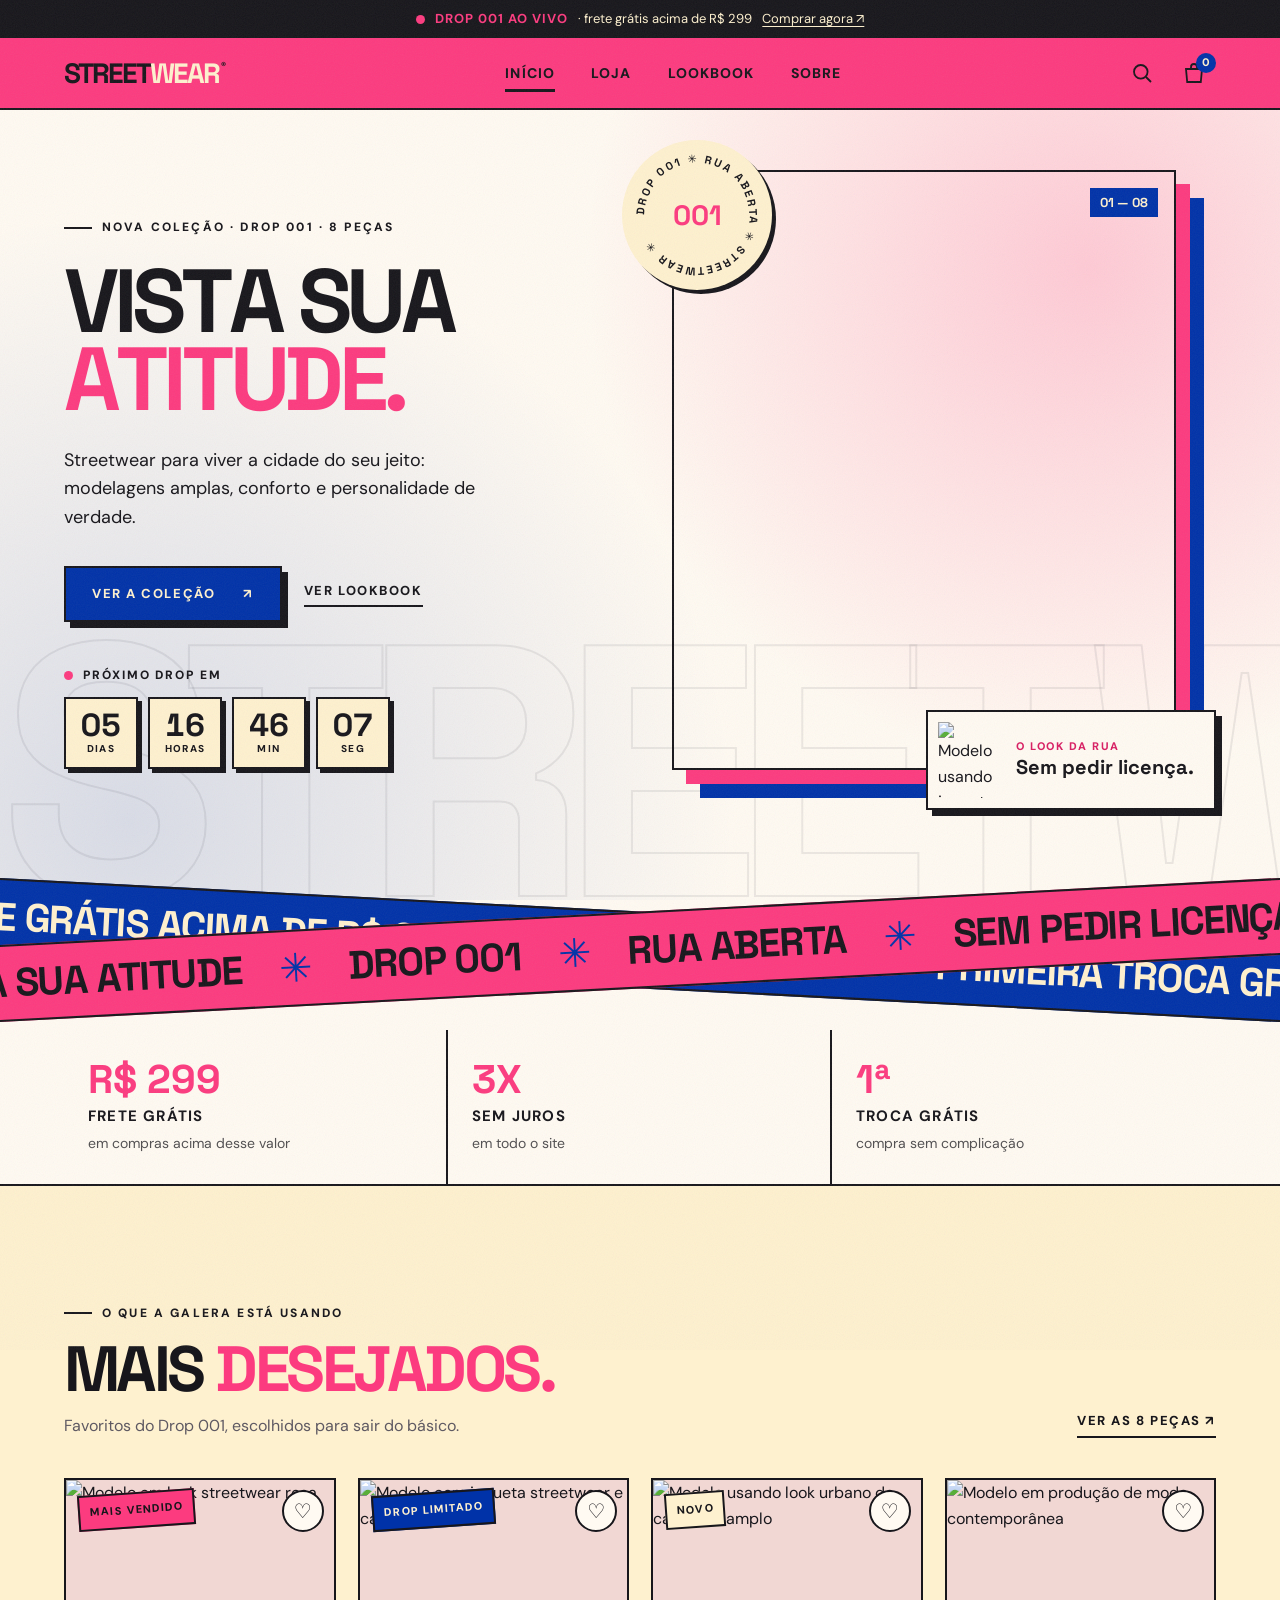
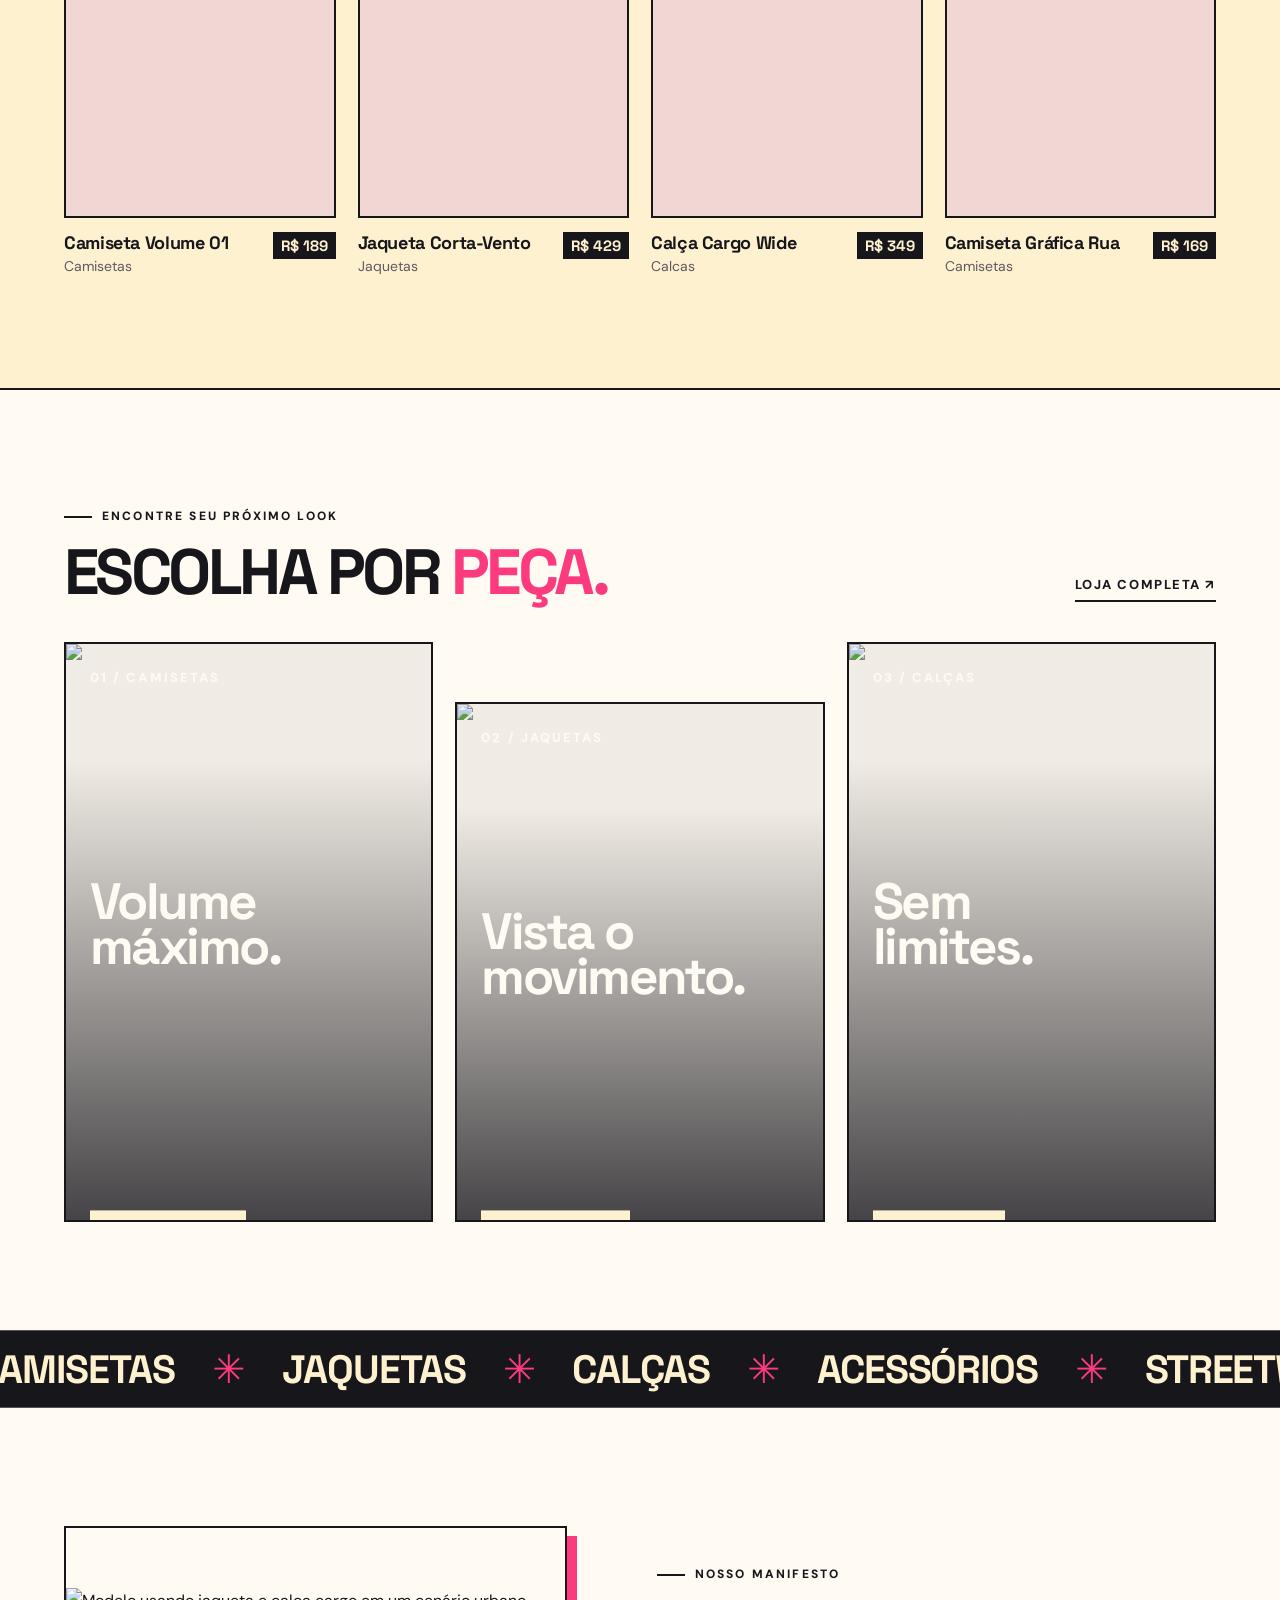
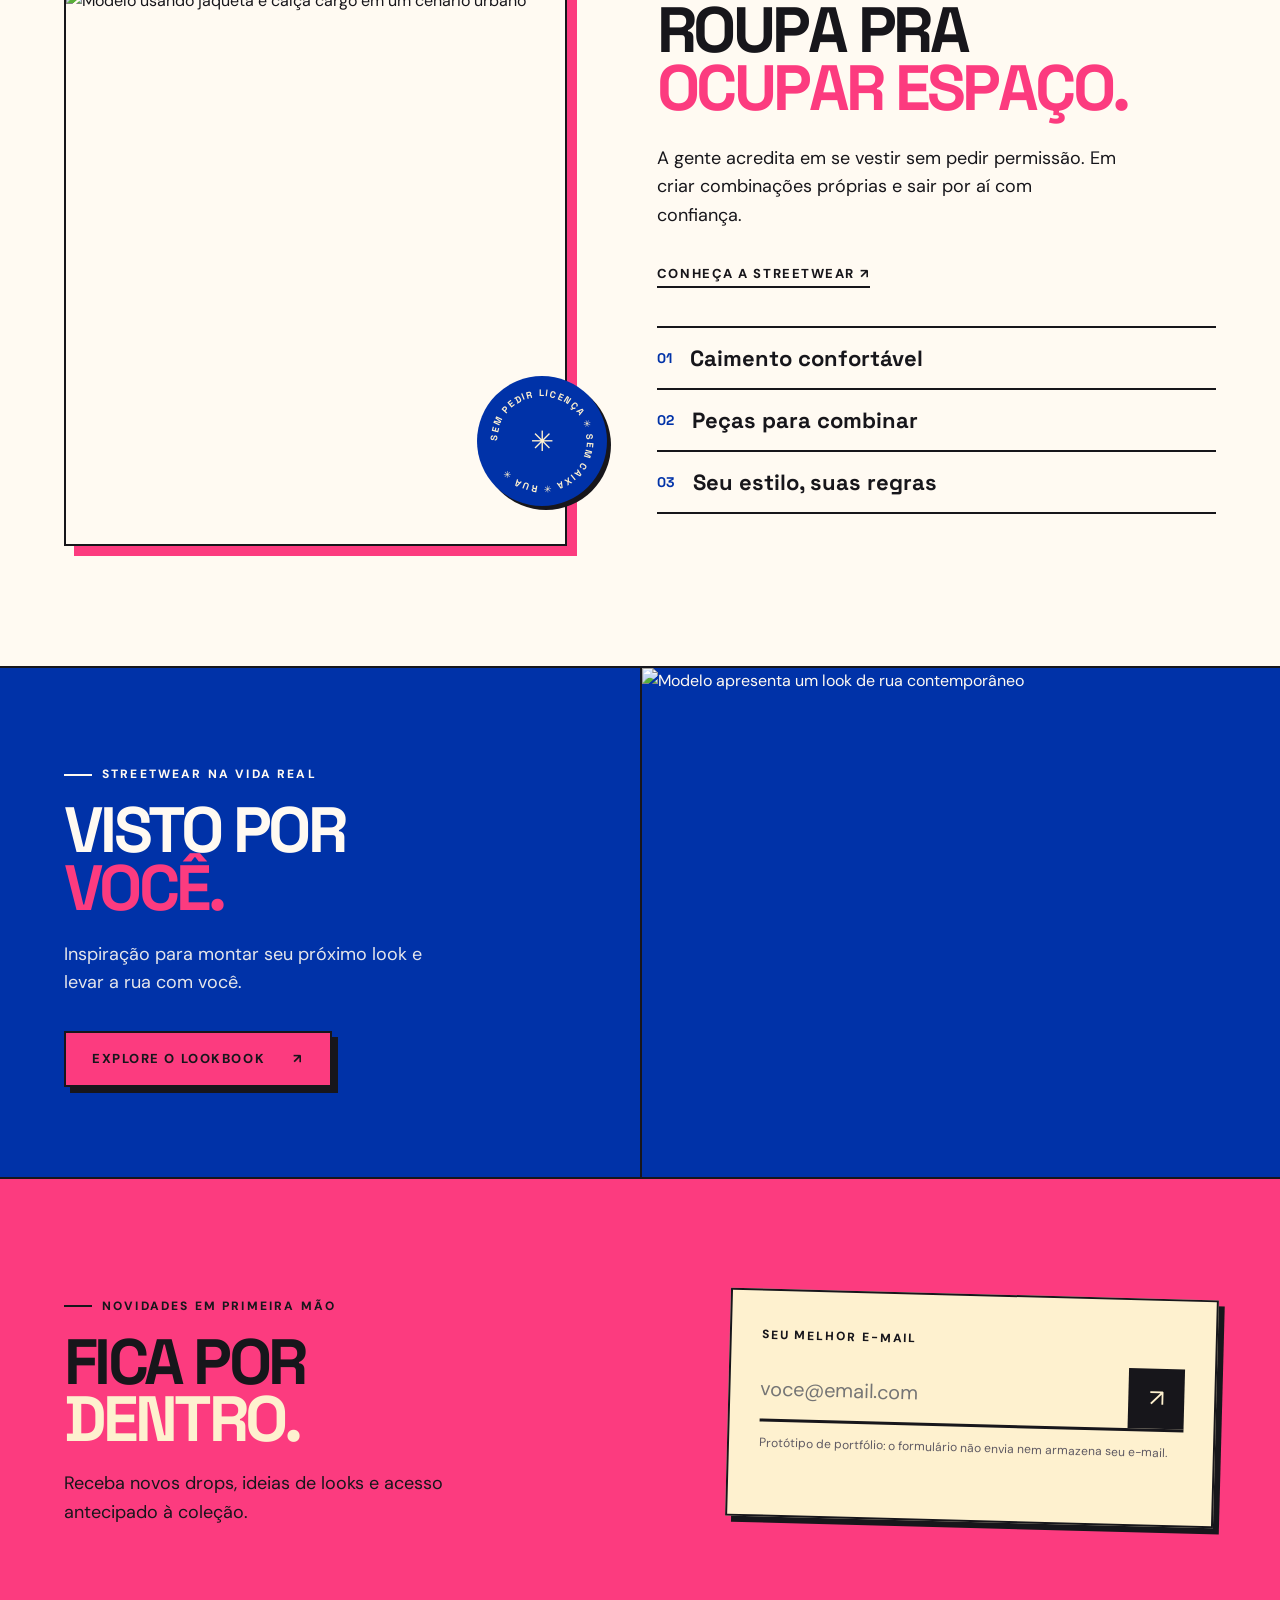
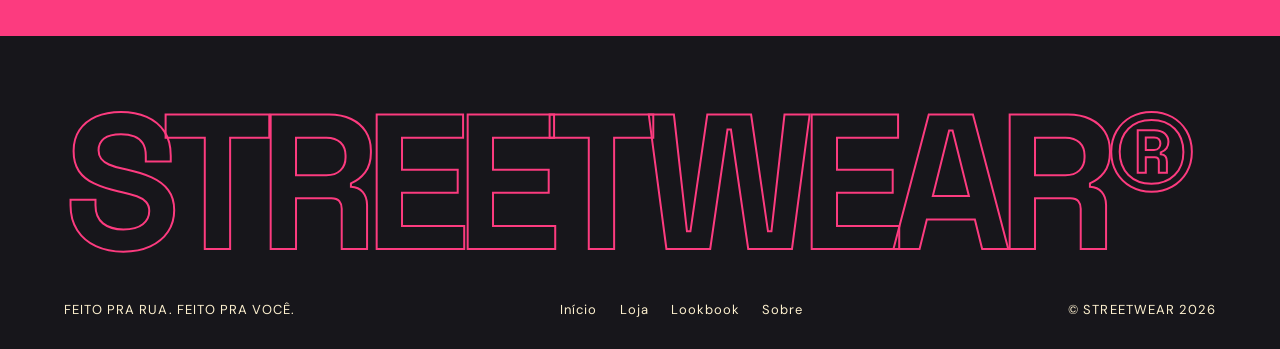
==== commit f0b1de13: "Redesign animado e nova arquitetura do site - Visual mais intenso: cortina de abertura, títulos letr" ====
--- a/index.html
+++ b/index.html
@@ -1,26 +1,177 @@
 <!doctype html>
 <html lang="pt-BR">
 <head>
-  <meta charset="utf-8"><meta name="viewport" content="width=device-width,initial-scale=1">
-  <meta name="theme-color" content="#FC3B7F"><meta name="description" content="STREETWEAR — vista a sua atitude. Moda urbana feita para ocupar espaço.">
+  <meta charset="utf-8">
+  <meta name="viewport" content="width=device-width, initial-scale=1">
+  <meta name="theme-color" content="#FC3B7F">
+  <meta name="description" content="STREETWEAR — vista a sua atitude. Moda urbana feita para ocupar espaço.">
   <title>STREETWEAR — Vista sua atitude</title>
-  <link rel="preconnect" href="https://fonts.googleapis.com"><link rel="preconnect" href="https://fonts.gstatic.com" crossorigin>
-  <link href="https://fonts.googleapis.com/css2?family=DM+Sans:wght@400;500;600;700;800&family=Space+Grotesk:wght@400;500;600;700&display=swap" rel="stylesheet">
-  <link rel="stylesheet" href="site.css"><script defer src="fallback.js"></script><script type="module" src="js/main.js"></script>
+
+  <link rel="preconnect" href="https://fonts.googleapis.com">
+  <link rel="preconnect" href="https://fonts.gstatic.com" crossorigin>
+  <link href="https://fonts.googleapis.com/css2?family=DM+Sans:wght@400;500;700;800&family=Space+Grotesk:wght@500;700&display=swap" rel="stylesheet">
+  <link rel="stylesheet" href="css/main.css">
+
+  <script defer src="fallback.js"></script>
+  <script type="module" src="js/main.js"></script>
 </head>
 <body data-page="home">
+  <div class="curtain" aria-hidden="true"><span>STREET<b>WEAR</b></span></div>
   <div data-site-header></div>
+
   <main>
-    <section class="hero-home">
-      <div class="hero-home-copy reveal"><p class="eyebrow">NOVA COLEÇÃO <span></span> DROP 001 · 8 PEÇAS</p><h1>VISTA SUA<br><em>ATITUDE.</em></h1><p class="hero-lede">Streetwear para viver a cidade do seu jeito: modelagens amplas, conforto e personalidade de verdade.</p><a class="button button-blue" href="loja.html">VER A COLEÇÃO <span>↗</span></a><p class="hero-caption">FRETE GRÁTIS A PARTIR DE R$ 299 · TROCA FÁCIL</p></div>
-      <div class="hero-home-visual reveal"><img class="hero-main-image" src="https://images.unsplash.com/photo-1529139574466-a303027c1d8b?auto=format&fit=crop&w=1300&q=90" alt="Modelo em look streetwear posando em estúdio urbano"><div class="hero-disc"><small>DROP 001</small><strong>RUA<br>ABERTA</strong><small>STREETWEAR®</small></div><div class="hero-mini-card"><img src="https://images.unsplash.com/photo-1677052088400-9d88145befc4?auto=format&fit=crop&w=400&q=85" alt="Modelo usando jaqueta streetwear" loading="lazy"><div><small>O LOOK DA RUA</small><strong>Sem pedir licença.</strong></div></div><span class="hero-index">01 — 08</span></div>
+    <!-- ===== HERO ===== -->
+    <section class="hero">
+      <p class="hero-bg-word" data-drift="0.35" aria-hidden="true">STREETWEAR STREETWEAR</p>
+
+      <div class="hero-copy">
+        <p class="eyebrow reveal">Nova coleção · Drop 001 · 8 peças</p>
+        <h1 class="display" data-split>Vista sua<br><em>atitude.</em></h1>
+        <p class="lede reveal" style="--i: 3">Streetwear para viver a cidade do seu jeito: modelagens amplas, conforto e personalidade de verdade.</p>
+        <div class="hero-actions reveal" style="--i: 4">
+          <a class="button button-blue" href="loja.html">Ver a coleção <span>↗</span></a>
+          <a class="text-link" href="lookbook.html">VER LOOKBOOK</a>
+        </div>
+        <p class="countdown-label reveal" style="--i: 5"><span class="live-dot" aria-hidden="true"></span>PRÓXIMO DROP EM</p>
+        <div class="countdown reveal" style="--i: 6" data-countdown role="timer">
+          <div><strong data-unit="days">00</strong><small>DIAS</small></div>
+          <div><strong data-unit="hours">00</strong><small>HORAS</small></div>
+          <div><strong data-unit="minutes">00</strong><small>MIN</small></div>
+          <div><strong data-unit="seconds">00</strong><small>SEG</small></div>
+        </div>
+      </div>
+
+      <div class="hero-visual reveal" style="--i: 2">
+        <div class="hero-photo reveal-clip">
+          <img data-parallax="0.12" src="https://images.unsplash.com/photo-1529139574466-a303027c1d8b?auto=format&fit=crop&w=1300&q=90" alt="Modelo em look streetwear posando em estúdio urbano">
+        </div>
+        <div class="sticker" aria-hidden="true">
+          <svg viewBox="0 0 100 100"><defs><path id="ring-hero" d="M50,50 m-38,0 a38,38 0 1,1 76,0 a38,38 0 1,1 -76,0"/></defs><text><textPath href="#ring-hero">DROP 001 ✳ RUA ABERTA ✳ STREETWEAR ✳</textPath></text></svg>
+          <strong>001</strong>
+        </div>
+        <span class="hero-index">01 — 08</span>
+        <div class="hero-mini-card">
+          <img src="https://images.unsplash.com/photo-1677052088400-9d88145befc4?auto=format&fit=crop&w=400&q=85" alt="Modelo usando jaqueta streetwear" loading="lazy">
+          <div><small>O LOOK DA RUA</small><strong>Sem pedir licença.</strong></div>
+        </div>
+      </div>
     </section>
-    <section class="service-strip" aria-label="Benefícios da loja"><div><strong>FRETE GRÁTIS</strong><span>em compras acima de R$ 299</span></div><div><strong>ATÉ 3X SEM JUROS</strong><span>em todo o site</span></div><div><strong>PRIMEIRA TROCA GRÁTIS</strong><span>compra sem complicação</span></div></section>
-    <section class="section section-cream" aria-labelledby="featured-title"><div class="section-heading reveal"><div><p class="eyebrow">O QUE A GALERA ESTÁ USANDO</p><h2 id="featured-title">MAIS <em>DESEJADOS.</em></h2><p class="section-subtitle">Favoritos do Drop 001, escolhidos para sair do básico.</p></div><a class="text-link" href="loja.html">VER AS 8 PEÇAS ↗</a></div><div class="product-grid" data-product-grid="featured"></div></section>
-    <section class="category-section"><div class="section-heading reveal"><div><p class="eyebrow">ENCONTRE SEU PRÓXIMO LOOK</p><h2>ESCOLHA POR <em>PEÇA.</em></h2></div><a class="text-link" href="loja.html">LOJA COMPLETA ↗</a></div><div class="home-categories"><a href="loja.html?categoria=camisetas" class="category-tile category-one"><img src="https://images.unsplash.com/photo-1539109136881-3be0616acf4b?auto=format&fit=crop&w=800&q=85" alt="Modelo usando camiseta de corte contemporâneo" loading="lazy"><span>01 / CAMISETAS</span><strong>VOLUME<br>MÁXIMO.</strong><i>VER CAMISETAS ↗</i></a><a href="loja.html?categoria=jaquetas" class="category-tile category-two"><img src="https://images.unsplash.com/photo-1677052088400-9d88145befc4?auto=format&fit=crop&w=800&q=85" alt="Modelo usando jaqueta urbana" loading="lazy"><span>02 / JAQUETAS</span><strong>VISTA O<br>MOVIMENTO.</strong><i>VER JAQUETAS ↗</i></a><a href="loja.html?categoria=calcas" class="category-tile category-three"><img src="https://images.unsplash.com/photo-1515886657613-9f3515b0c78f?auto=format&fit=crop&w=800&q=85" alt="Modelo com calça de caimento amplo" loading="lazy"><span>03 / CALÇAS</span><strong>SEM<br>LIMITES.</strong><i>VER CALÇAS ↗</i></a></div></section>
-    <section class="home-editorial"><div class="editorial-image reveal"><img src="https://images.unsplash.com/photo-1677052088400-9d88145befc4?auto=format&fit=crop&w=1100&q=90" alt="Modelo usando jaqueta e calça cargo em um cenário urbano" loading="lazy"></div><div class="editorial-copy reveal"><p class="eyebrow">NOSSO MANIFESTO</p><h2>ROUPA PRA<br><em>OCUPAR ESPAÇO.</em></h2><p>A gente acredita em se vestir sem pedir permissão. Em criar combinações próprias e sair por aí com confiança.</p><a href="sobre.html" class="text-link">CONHEÇA A STREETWEAR ↗</a><div class="editorial-facts"><span>01 <b>Caimento confortável</b></span><span>02 <b>Peças para combinar</b></span><span>03 <b>Seu estilo, suas regras</b></span></div></div></section>
-    <section class="lookbook-teaser"><div><p class="eyebrow">STREETWEAR NA VIDA REAL</p><h2>VISTO POR<br><em>VOCÊ.</em></h2><p>Inspiração para montar seu próximo look e levar a rua com você.</p><a class="button button-pink" href="lookbook.html">EXPLORE O LOOKBOOK ↗</a></div><img src="https://images.unsplash.com/photo-1515886657613-9f3515b0c78f?auto=format&fit=crop&w=1000&q=90" alt="Modelo apresenta um look de rua contemporâneo" loading="lazy"></section>
-    <section class="newsletter"><div><p class="eyebrow">NOVIDADES EM PRIMEIRA MÃO</p><h2>FICA POR<br><em>DENTRO.</em></h2><p>Receba novos drops, ideias de looks e acesso antecipado à coleção.</p></div><form class="newsletter-form"><label for="email">SEU MELHOR E-MAIL</label><div><input type="email" id="email" name="email" placeholder="voce@email.com" required><button aria-label="Inscrever-se">↗</button></div><small>Protótipo de portfólio: o formulário não envia nem armazena seu e-mail.</small><p class="form-message" role="status"></p></form></section>
+
+    <!-- ===== FAIXAS CRUZADAS ===== -->
+    <div class="marquee-cross" aria-hidden="true">
+      <div class="marquee marquee-blue" data-reverse style="--speed: 30s">
+        <div class="marquee-track"><span>Frete grátis acima de R$ 299</span><i>✳</i><span>3x sem juros</span><i>✳</i><span>Primeira troca grátis</span><i>✳</i><span>Drop limitado</span><i>✳</i></div>
+      </div>
+      <div class="marquee marquee-pink" style="--speed: 24s">
+        <div class="marquee-track"><span>Vista sua atitude</span><i>✳</i><span>Drop 001</span><i>✳</i><span>Rua aberta</span><i>✳</i><span>Sem pedir licença</span><i>✳</i></div>
+      </div>
+    </div>
+
+    <!-- ===== BENEFÍCIOS ===== -->
+    <section class="perks" aria-label="Benefícios da loja">
+      <div class="reveal"><b>R$ 299</b><strong>FRETE GRÁTIS</strong><span>em compras acima desse valor</span></div>
+      <div class="reveal" style="--i: 1"><b>3X</b><strong>SEM JUROS</strong><span>em todo o site</span></div>
+      <div class="reveal" style="--i: 2"><b>1ª</b><strong>TROCA GRÁTIS</strong><span>compra sem complicação</span></div>
+    </section>
+
+    <!-- ===== MAIS DESEJADOS ===== -->
+    <section class="section section-cream" aria-labelledby="featured-title">
+      <div class="section-heading reveal">
+        <div>
+          <p class="eyebrow">O que a galera está usando</p>
+          <h2 class="title" id="featured-title">Mais <em>desejados.</em></h2>
+          <p class="section-subtitle">Favoritos do Drop 001, escolhidos para sair do básico.</p>
+        </div>
+        <a class="text-link" href="loja.html">VER AS 8 PEÇAS ↗</a>
+      </div>
+      <div class="product-grid" data-product-grid="featured"></div>
+    </section>
+
+    <!-- ===== CATEGORIAS ===== -->
+    <section class="section">
+      <div class="section-heading reveal">
+        <div>
+          <p class="eyebrow">Encontre seu próximo look</p>
+          <h2 class="title">Escolha por <em>peça.</em></h2>
+        </div>
+        <a class="text-link" href="loja.html">LOJA COMPLETA ↗</a>
+      </div>
+      <div class="home-categories">
+        <a href="loja.html?categoria=camisetas" class="category-tile reveal">
+          <img src="https://images.unsplash.com/photo-1539109136881-3be0616acf4b?auto=format&fit=crop&w=800&q=85" alt="Modelo usando camiseta de corte contemporâneo" loading="lazy">
+          <span>01 / CAMISETAS</span><strong>Volume<br>máximo.</strong><i>VER CAMISETAS ↗</i>
+        </a>
+        <a href="loja.html?categoria=jaquetas" class="category-tile reveal" style="--i: 1">
+          <img src="https://images.unsplash.com/photo-1677052088400-9d88145befc4?auto=format&fit=crop&w=800&q=85" alt="Modelo usando jaqueta urbana" loading="lazy">
+          <span>02 / JAQUETAS</span><strong>Vista o<br>movimento.</strong><i>VER JAQUETAS ↗</i>
+        </a>
+        <a href="loja.html?categoria=calcas" class="category-tile reveal" style="--i: 2">
+          <img src="https://images.unsplash.com/photo-1515886657613-9f3515b0c78f?auto=format&fit=crop&w=800&q=85" alt="Modelo com calça de caimento amplo" loading="lazy">
+          <span>03 / CALÇAS</span><strong>Sem<br>limites.</strong><i>VER CALÇAS ↗</i>
+        </a>
+      </div>
+    </section>
+
+    <div class="marquee" style="--tilt: 0deg; --speed: 35s" aria-hidden="true">
+      <div class="marquee-track"><span>Camisetas</span><i>✳</i><span>Jaquetas</span><i>✳</i><span>Calças</span><i>✳</i><span>Acessórios</span><i>✳</i><span>Streetwear®</span><i>✳</i></div>
+    </div>
+
+    <!-- ===== MANIFESTO ===== -->
+    <section class="home-editorial">
+      <div class="editorial-image reveal">
+        <div class="reveal-clip">
+          <img data-parallax="0.1" src="https://images.unsplash.com/photo-1677052088400-9d88145befc4?auto=format&fit=crop&w=1100&q=90" alt="Modelo usando jaqueta e calça cargo em um cenário urbano" loading="lazy">
+        </div>
+        <div class="sticker" aria-hidden="true">
+          <svg viewBox="0 0 100 100"><defs><path id="ring-manifesto" d="M50,50 m-38,0 a38,38 0 1,1 76,0 a38,38 0 1,1 -76,0"/></defs><text><textPath href="#ring-manifesto">SEM PEDIR LICENÇA ✳ SEM CAIXA ✳ RUA ✳</textPath></text></svg>
+          <strong>✳</strong>
+        </div>
+      </div>
+      <div class="editorial-copy">
+        <p class="eyebrow reveal">Nosso manifesto</p>
+        <h2 class="title" data-split>Roupa pra<br><em>ocupar espaço.</em></h2>
+        <p class="reveal">A gente acredita em se vestir sem pedir permissão. Em criar combinações próprias e sair por aí com confiança.</p>
+        <a href="sobre.html" class="text-link reveal">CONHEÇA A STREETWEAR ↗</a>
+        <div class="editorial-facts">
+          <span class="reveal"><b>01</b> Caimento confortável</span>
+          <span class="reveal" style="--i: 1"><b>02</b> Peças para combinar</span>
+          <span class="reveal" style="--i: 2"><b>03</b> Seu estilo, suas regras</span>
+        </div>
+      </div>
+    </section>
+
+    <!-- ===== LOOKBOOK ===== -->
+    <section class="lookbook-teaser">
+      <div class="reveal">
+        <p class="eyebrow">Streetwear na vida real</p>
+        <h2 class="title">Visto por<br><em>você.</em></h2>
+        <p>Inspiração para montar seu próximo look e levar a rua com você.</p>
+        <a class="button button-pink" href="lookbook.html">Explore o lookbook <span>↗</span></a>
+      </div>
+      <figure class="reveal-clip">
+        <img src="https://images.unsplash.com/photo-1515886657613-9f3515b0c78f?auto=format&fit=crop&w=1000&q=90" alt="Modelo apresenta um look de rua contemporâneo" loading="lazy">
+      </figure>
+    </section>
+
+    <!-- ===== NEWSLETTER ===== -->
+    <section class="newsletter">
+      <div class="reveal">
+        <p class="eyebrow">Novidades em primeira mão</p>
+        <h2 class="title">Fica por<br><em>dentro.</em></h2>
+        <p>Receba novos drops, ideias de looks e acesso antecipado à coleção.</p>
+      </div>
+      <form class="newsletter-form reveal" style="--i: 1">
+        <label for="email">SEU MELHOR E-MAIL</label>
+        <div>
+          <input type="email" id="email" name="email" placeholder="voce@email.com" required>
+          <button aria-label="Inscrever-se">↗</button>
+        </div>
+        <small>Protótipo de portfólio: o formulário não envia nem armazena seu e-mail.</small>
+        <p class="form-message" role="status"></p>
+      </form>
+    </section>
   </main>
+
   <div data-site-footer></div>
-</body></html>
+</body>
+</html>
--- a/css/main.css
+++ b/css/main.css
@@ -0,0 +1,14 @@
+/* =========================================================
+   MAIN — ponto de entrada do CSS.
+   Cada HTML carrega só este arquivo; ele importa os outros
+   na ordem certa (do mais genérico para o mais específico).
+   ========================================================= */
+@import url("tokens.css");
+@import url("base.css");
+@import url("animations.css");
+@import url("components.css");
+@import url("layout.css");
+@import url("pages/home.css");
+@import url("pages/catalog.css");
+@import url("pages/product.css");
+@import url("pages/editorial.css");
